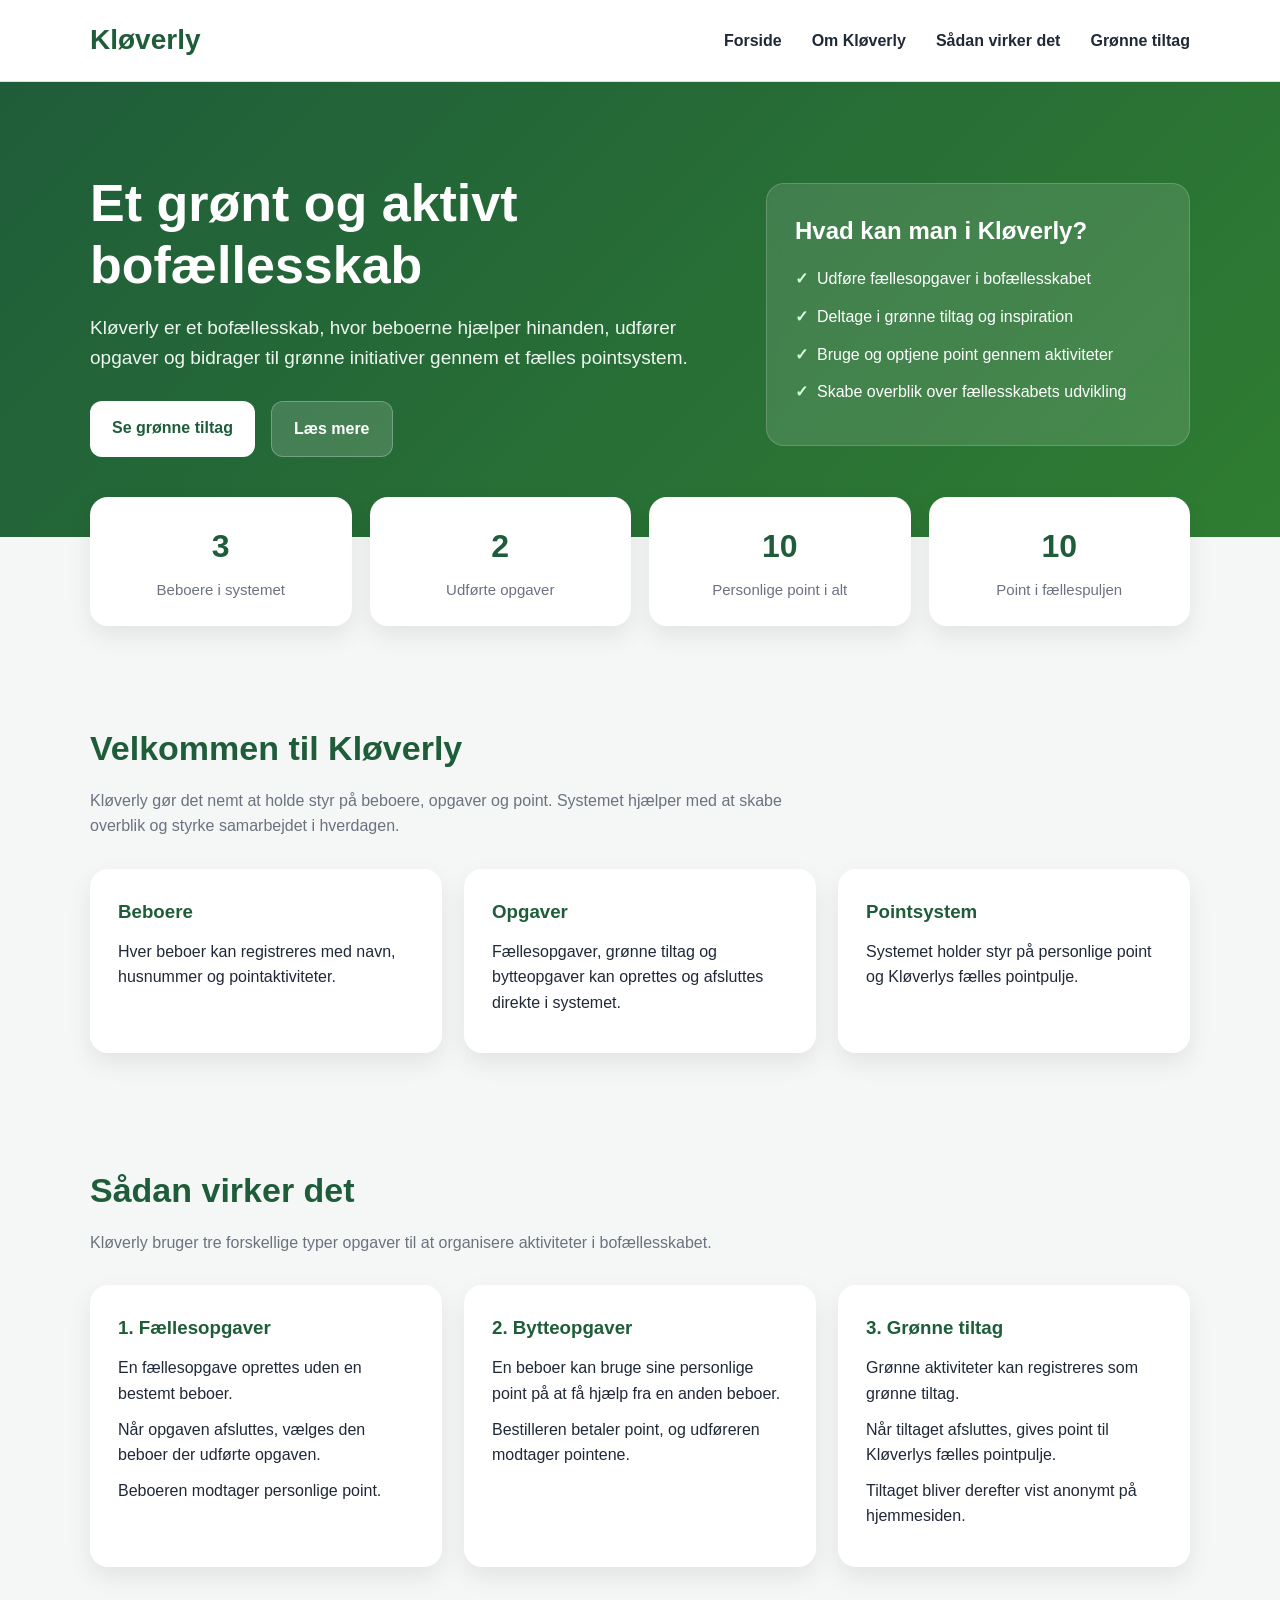
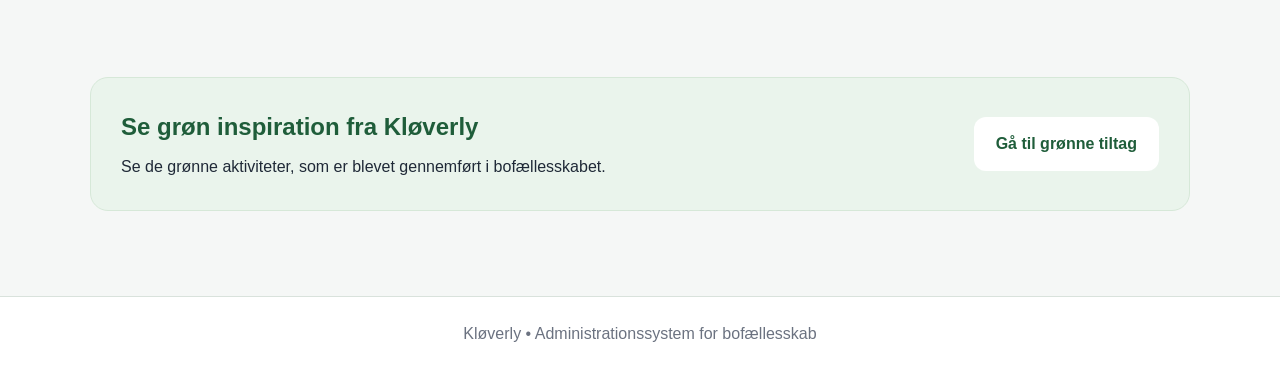
==== src/main/resources/web/index.html @ be01302f "Færdiggør Kløverly-system og hjemmeside - Opdateret design og navigation - Færdiggjort beboer-, opga" ====
<!DOCTYPE html>

<html lang="da">

<head>

    <meta charset="UTF-8">

    <meta
        name="viewport"
        content="width=device-width, initial-scale=1.0"
    >

    <title>Kløverly</title>

    <link
        rel="stylesheet"
        href="style.css"
    >

</head>


<body id="top">


<!-- =========================
     MENU
========================= -->

<header class="topbar">

    <div class="container">

        <a
            href="#top"
            class="logo"
        >
            Kløverly
        </a>


        <nav class="nav-links">

            <a href="#top">
                Forside
            </a>

            <a href="#om">
                Om Kløverly
            </a>

            <a href="#hvordan">
                Sådan virker det
            </a>

            <a href="groenne-tiltag.html">
                Grønne tiltag
            </a>

        </nav>

    </div>

</header>


<!-- =========================
     HERO
========================= -->

<section class="hero">

    <div class="container hero-grid">

        <div>

            <h1>
                Et grønt og aktivt bofællesskab
            </h1>

            <p>
                Kløverly er et bofællesskab,
                hvor beboerne hjælper hinanden,
                udfører opgaver og bidrager til
                grønne initiativer gennem et
                fælles pointsystem.
            </p>


            <div class="hero-buttons">

                <a
                    href="groenne-tiltag.html"
                    class="btn btn-primary"
                >
                    Se grønne tiltag
                </a>

                <a
                    href="#hvordan"
                    class="btn btn-secondary"
                >
                    Læs mere
                </a>

            </div>

        </div>


        <div class="hero-card">

            <h3>
                Hvad kan man i Kløverly?
            </h3>

            <ul>

                <li>
                    Udføre fællesopgaver
                    i bofællesskabet
                </li>

                <li>
                    Deltage i grønne tiltag
                    og inspiration
                </li>

                <li>
                    Bruge og optjene point
                    gennem aktiviteter
                </li>

                <li>
                    Skabe overblik over
                    fællesskabets udvikling
                </li>

            </ul>

        </div>

    </div>

</section>


<!-- =========================
     DYNAMISKE TAL
========================= -->

<section class="stats">

    <div class="container stats-grid">


        <div class="stat-card">

            <h3>3</h3>

            <p>
                Beboere i systemet
            </p>

        </div>


        <div class="stat-card">

            <h3>2</h3>

            <p>
                Udførte opgaver
            </p>

        </div>


        <div class="stat-card">

            <h3>10</h3>

            <p>
                Personlige point i alt
            </p>

        </div>


        <div class="stat-card">

            <h3>10</h3>

            <p>
                Point i fællespuljen
            </p>

        </div>

    </div>

</section>


<!-- =========================
     OM KLØVERLY
========================= -->

<section
    class="section"
    id="om"
>

    <div class="container">

        <h2 class="section-title">
            Velkommen til Kløverly
        </h2>

        <p class="section-subtitle">

            Kløverly gør det nemt at holde styr
            på beboere, opgaver og point.

            Systemet hjælper med at skabe
            overblik og styrke samarbejdet
            i hverdagen.

        </p>


        <div class="card-grid">


            <div class="info-card">

                <h3>
                    Beboere
                </h3>

                <p>
                    Hver beboer kan registreres
                    med navn, husnummer og
                    pointaktiviteter.
                </p>

            </div>


            <div class="info-card">

                <h3>
                    Opgaver
                </h3>

                <p>
                    Fællesopgaver, grønne tiltag
                    og bytteopgaver kan oprettes
                    og afsluttes direkte i systemet.
                </p>

            </div>


            <div class="info-card">

                <h3>
                    Pointsystem
                </h3>

                <p>
                    Systemet holder styr på
                    personlige point og Kløverlys
                    fælles pointpulje.
                </p>

            </div>

        </div>

    </div>

</section>


<!-- =========================
     SÅDAN VIRKER DET
========================= -->

<section
    class="section"
    id="hvordan"
>

    <div class="container">

        <h2 class="section-title">
            Sådan virker det
        </h2>

        <p class="section-subtitle">

            Kløverly bruger tre forskellige
            typer opgaver til at organisere
            aktiviteter i bofællesskabet.

        </p>


        <div class="card-grid">


            <!-- FÆLLESOPGAVE -->

            <div class="info-card">

                <h3>
                    1. Fællesopgaver
                </h3>

                <p>
                    En fællesopgave oprettes
                    uden en bestemt beboer.
                </p>

                <p>
                    Når opgaven afsluttes,
                    vælges den beboer der
                    udførte opgaven.
                </p>

                <p>
                    Beboeren modtager
                    personlige point.
                </p>

            </div>


            <!-- BYTTEOPGAVE -->

            <div class="info-card">

                <h3>
                    2. Bytteopgaver
                </h3>

                <p>
                    En beboer kan bruge sine
                    personlige point på at få
                    hjælp fra en anden beboer.
                </p>

                <p>
                    Bestilleren betaler point,
                    og udføreren modtager
                    pointene.
                </p>

            </div>


            <!-- GRØNT TILTAG -->

            <div class="info-card">

                <h3>
                    3. Grønne tiltag
                </h3>

                <p>
                    Grønne aktiviteter kan
                    registreres som grønne
                    tiltag.
                </p>

                <p>
                    Når tiltaget afsluttes,
                    gives point til Kløverlys
                    fælles pointpulje.
                </p>

                <p>
                    Tiltaget bliver derefter
                    vist anonymt på hjemmesiden.
                </p>

            </div>

        </div>

    </div>

</section>


<!-- =========================
     GRØN INSPIRATION
========================= -->

<section class="section">

    <div class="container">

        <div class="cta-box">

            <div>

                <h2>
                    Se grøn inspiration fra Kløverly
                </h2>

                <p>
                    Se de grønne aktiviteter,
                    som er blevet gennemført
                    i bofællesskabet.
                </p>

            </div>


            <a
                href="groenne-tiltag.html"
                class="btn btn-primary"
            >
                Gå til grønne tiltag
            </a>

        </div>

    </div>

</section>


<!-- =========================
     FOOTER
========================= -->

<footer>

    <div class="container">

        Kløverly •
        Administrationssystem for bofællesskab

    </div>

</footer>


</body>

</html>
---- src/main/resources/web/style.css ----
html {
  scroll-behavior: smooth;
  scroll-padding-top: 100px;
}

:root {
  --green-dark: #1f5d3a;
  --green: #2f7d32;
  --green-light: #eaf4ec;
  --bg: #f5f7f6;
  --white: #ffffff;
  --text: #1f2937;
  --muted: #6b7280;
  --border: #d9e2dc;
  --shadow: 0 10px 25px rgba(0, 0, 0, 0.08);
  --radius: 18px;
}

* {
  margin: 0;
  padding: 0;
  box-sizing: border-box;
}

body {
  font-family: Arial, sans-serif;
  background: var(--bg);
  color: var(--text);
  line-height: 1.6;
}

a {
  text-decoration: none;
}

.container {
  width: min(1100px, 92%);
  margin: 0 auto;
}

/* =========================
   TOPBAR
========================= */

.topbar {
  background: var(--white);
  border-bottom: 1px solid var(--border);
  position: sticky;
  top: 0;
  z-index: 1000;
}

.topbar .container {
  display: flex;
  justify-content: space-between;
  align-items: center;
  padding: 18px 0;
}

.logo {
  font-size: 28px;
  font-weight: bold;
  color: var(--green-dark);
}

.nav-links {
  display: flex;
  align-items: center;
  gap: 30px;
}

.nav-links a {
  color: var(--text);
  font-weight: 600;
  transition: 0.2s;
}

.nav-links a:hover {
  color: var(--green);
}

/* =========================
   HERO
========================= */

.hero {
  background: linear-gradient(
      135deg,
      var(--green-dark),
      var(--green)
  );

  color: white;
  padding: 90px 0 80px;
}

.hero-grid {
  display: grid;
  grid-template-columns: 1.2fr 0.8fr;
  gap: 40px;
  align-items: center;
}

.hero h1 {
  font-size: 52px;
  line-height: 1.2;
  margin-bottom: 16px;
}

.hero p {
  font-size: 19px;
  max-width: 620px;
  color: #eef7ef;
  margin-bottom: 28px;
}

.hero-buttons {
  display: flex;
  gap: 16px;
  flex-wrap: wrap;
}

.btn {
  display: inline-block;
  padding: 14px 22px;
  border-radius: 12px;
  font-weight: bold;
  transition: 0.2s;
}

.btn:hover {
  transform: translateY(-2px);
}

.btn-primary {
  background: white;
  color: var(--green-dark);
}

.btn-secondary {
  background: rgba(255, 255, 255, 0.15);
  color: white;
  border: 1px solid rgba(255, 255, 255, 0.25);
}

.btn-secondary:hover {
  background: rgba(255, 255, 255, 0.25);
}

.hero-card {
  background: rgba(255, 255, 255, 0.12);
  border: 1px solid rgba(255, 255, 255, 0.18);
  border-radius: var(--radius);
  padding: 28px;
  backdrop-filter: blur(6px);
}

.hero-card h3 {
  margin-bottom: 16px;
  font-size: 24px;
}

.hero-card ul {
  list-style: none;
}

.hero-card li {
  margin-bottom: 12px;
  padding-left: 22px;
  position: relative;
}

.hero-card li::before {
  content: "✓";
  position: absolute;
  left: 0;
  color: #d7ffe0;
  font-weight: bold;
}

/* =========================
   STATISTIK
========================= */

.stats {
  margin-top: -40px;
  margin-bottom: 50px;
}

.stats-grid {
  display: grid;
  grid-template-columns: repeat(4, 1fr);
  gap: 18px;
}

.stat-card {
  background: var(--white);
  padding: 24px;
  border-radius: var(--radius);
  box-shadow: var(--shadow);
  text-align: center;
}

.stat-card h3 {
  font-size: 32px;
  color: var(--green-dark);
  margin-bottom: 6px;
}

.stat-card p {
  color: var(--muted);
  font-size: 15px;
}

/* =========================
   SEKTIONER
========================= */

.section {
  padding: 45px 0 65px;
}

.section-title {
  font-size: 34px;
  margin-bottom: 12px;
  color: var(--green-dark);
}

.section-subtitle {
  color: var(--muted);
  margin-bottom: 30px;
  max-width: 700px;
}

.card-grid {
  display: grid;
  grid-template-columns: repeat(3, 1fr);
  gap: 22px;
}

.info-card {
  background: var(--white);
  padding: 28px;
  border-radius: var(--radius);
  box-shadow: var(--shadow);
}

.info-card h3 {
  margin-bottom: 12px;
  color: var(--green-dark);
}

.info-card p {
  margin-bottom: 10px;
}

/* =========================
   CTA
========================= */

.cta-box {
  background: var(--green-light);
  border: 1px solid #d6e8d8;
  border-radius: var(--radius);
  padding: 30px;

  display: flex;
  justify-content: space-between;
  align-items: center;

  gap: 20px;
  flex-wrap: wrap;
}

.cta-box h2 {
  color: var(--green-dark);
  margin-bottom: 8px;
}

.cta-box .btn {
  background: var(--white);
  color: var(--green-dark);
}

/* =========================
   GRØNNE TILTAG SIDE
========================= */

.page-header {
  background: linear-gradient(
      135deg,
      var(--green-dark),
      var(--green)
  );

  color: white;
  padding: 70px 0 60px;
  text-align: center;
}

.page-header h1 {
  font-size: 44px;
  margin-bottom: 12px;
}

.page-header p {
  font-size: 18px;
  color: #eef7ef;
}

.content-box {
  background: var(--white);
  border-radius: var(--radius);
  box-shadow: var(--shadow);

  padding: 34px;
  margin: 40px auto 60px;
}

.content-box h2 {
  color: var(--green-dark);
  margin-bottom: 12px;
}

.tiltag-grid {
  display: grid;
  gap: 18px;
  margin-top: 25px;
}

.tiltag-card {
  background: #f7fbf8;
  border: 1px solid #dce8df;
  border-left: 6px solid var(--green);

  border-radius: 14px;
  padding: 24px;
}

.tiltag-card h3 {
  margin-bottom: 10px;
  color: var(--green-dark);
}

.tiltag-card p {
  margin-bottom: 6px;
  color: #374151;
}

.empty-box {
  background: #f8faf8;
  border: 2px dashed #cdd9cf;

  border-radius: 14px;
  padding: 30px;

  text-align: center;
  color: var(--muted);
}

.back-link {
  display: inline-block;

  margin-top: 24px;
  padding: 12px 18px;

  background: var(--green);
  color: white;

  border-radius: 12px;
  font-weight: bold;
}

.back-link:hover {
  background: var(--green-dark);
}

/* =========================
   FOOTER
========================= */

footer {
  background: var(--white);
  border-top: 1px solid var(--border);

  padding: 24px 0;
  margin-top: 20px;

  color: var(--muted);
  text-align: center;
}

/* =========================
   MOBIL
========================= */

@media (max-width: 900px) {

  .hero-grid,
  .card-grid,
  .stats-grid {
    grid-template-columns: 1fr;
  }

  .hero {
    padding: 60px 0;
  }

  .hero h1 {
    font-size: 38px;
  }

  .page-header h1 {
    font-size: 34px;
  }

  .nav-links {
    gap: 14px;
    font-size: 14px;
  }
}

@media (max-width: 650px) {

  .topbar .container {
    flex-direction: column;
    gap: 12px;
  }

  .nav-links {
    flex-wrap: wrap;
    justify-content: center;
  }

  .hero h1 {
    font-size: 34px;
  }

  .stats {
    margin-top: 20px;
  }
}

/* =========================
   NY GRØN SIDE
========================= */

.green-page {
  min-height: 100vh;
  display: flex;
  flex-direction: column;
}

.green-page main {
  flex: 1;
}

/* Lille tekst over hero-titlen */

.page-label {
  display: inline-block;
  margin-bottom: 12px;

  font-size: 13px;
  font-weight: bold;
  letter-spacing: 2px;

  color: #d7ffe0;
}

/* =========================
   OVERSIGTSKORT
========================= */

.green-summary {
  display: grid;
  grid-template-columns: repeat(2, 1fr);
  gap: 20px;

  max-width: 650px;

  margin: -38px auto 35px;
  position: relative;
  z-index: 5;
}

.green-summary-card {
  background: white;

  border-radius: 18px;

  padding: 24px 30px;

  box-shadow:
      0 10px 30px rgba(0, 0, 0, 0.08);

  display: flex;
  flex-direction: column;

  align-items: center;
  justify-content: center;

  text-align: center;
}

.summary-number {
  font-size: 34px;
  font-weight: bold;

  color: var(--green-dark);
}

.summary-label {
  margin-top: 4px;

  font-size: 14px;

  color: var(--muted);
}

/* =========================
   OVERSKRIFT
========================= */

.green-section-heading {
  display: flex;

  justify-content: space-between;
  align-items: end;

  gap: 20px;

  margin-bottom: 28px;
}

.section-kicker {
  display: block;

  margin-bottom: 6px;

  font-size: 12px;
  font-weight: bold;

  letter-spacing: 1.5px;

  color: var(--green);
}

.green-section-heading h2 {
  font-size: 30px;
}

.green-section-heading p {
  color: var(--muted);

  max-width: 650px;

  margin-top: 6px;
}

/* =========================
   TILTAG
========================= */

.tiltag-grid {
  display: grid;

  grid-template-columns:
    repeat(2, minmax(0, 1fr));

  gap: 20px;

  margin-top: 15px;
}

.tiltag-card {
  background: #f7fbf8;

  border: 1px solid #dce8df;

  border-radius: 16px;

  padding: 26px;

  transition:
      transform 0.2s,
      box-shadow 0.2s;

  position: relative;
}

.tiltag-card:hover {
  transform: translateY(-3px);

  box-shadow:
      0 10px 24px rgba(31, 93, 58, 0.10);
}

.tiltag-card h3 {
  font-size: 23px;

  margin-top: 16px;
  margin-bottom: 18px;

  color: var(--green-dark);
}

/* Lille mærkat */

.tiltag-badge {
  display: inline-block;

  padding: 5px 10px;

  border-radius: 50px;

  background: var(--green-light);

  color: var(--green-dark);

  font-size: 11px;
  font-weight: bold;

  letter-spacing: 1px;
}

/* Information i kort */

.tiltag-info {
  border-top: 1px solid #dce8df;

  padding-top: 15px;
}

.tiltag-info p {
  display: flex;

  justify-content: space-between;

  gap: 20px;

  margin-bottom: 10px;

  color: var(--muted);
}

.tiltag-info strong {
  color: var(--text);
}

.point-value {
  color: var(--green-dark);

  font-weight: bold;
}

/* =========================
   TOM SIDE
========================= */

.empty-box {
  grid-column: 1 / -1;

  background: #f7fbf8;

  border: 2px dashed #cdd9cf;

  border-radius: 16px;

  padding: 45px 30px;

  text-align: center;
}

.empty-box h3 {
  color: var(--green-dark);

  margin-bottom: 8px;
}

.empty-box p {
  color: var(--muted);
}

/* =========================
   FOOTER
========================= */

.green-page footer {
  margin-top: auto;
}

/* =========================
   MOBIL
========================= */

@media (max-width: 750px) {

  .green-summary {
    grid-template-columns: 1fr;

    margin-top: 25px;
  }

  .tiltag-grid {
    grid-template-columns: 1fr;
  }

  .green-section-heading h2 {
    font-size: 26px;
  }

}
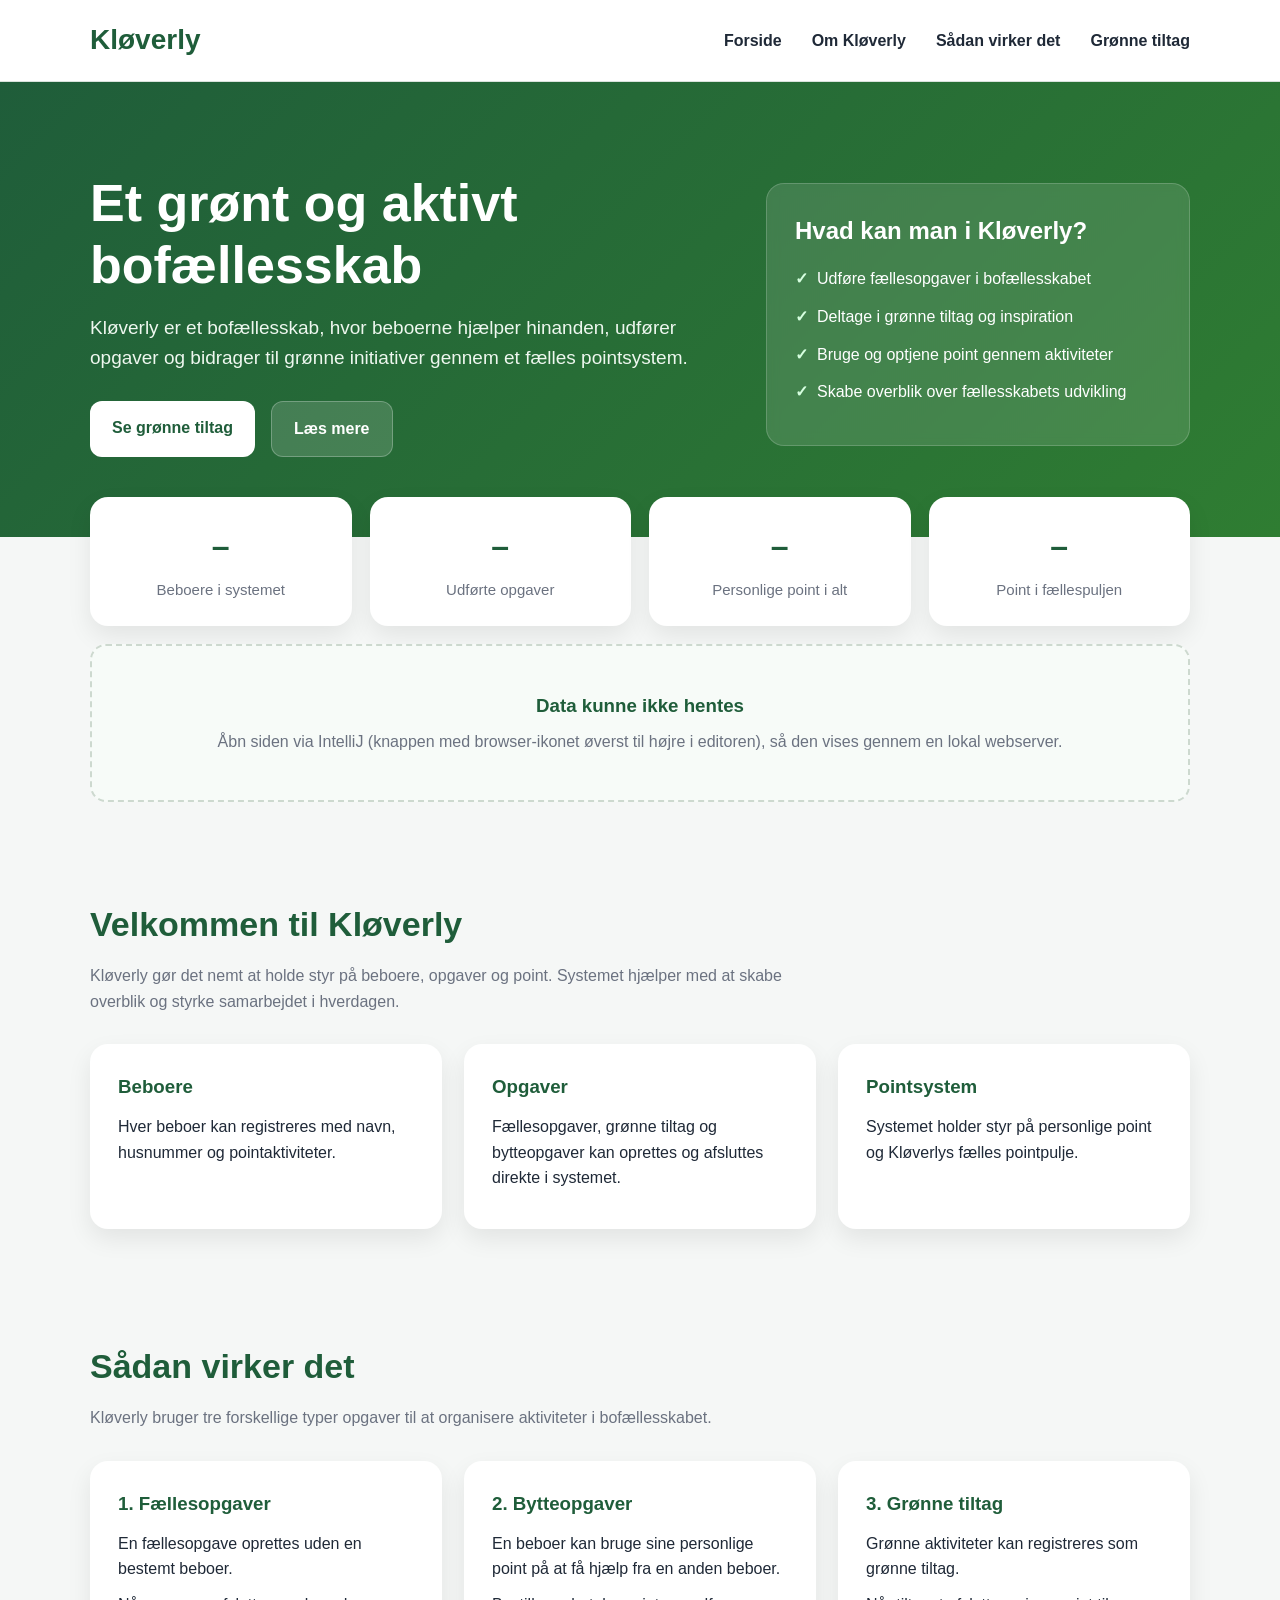
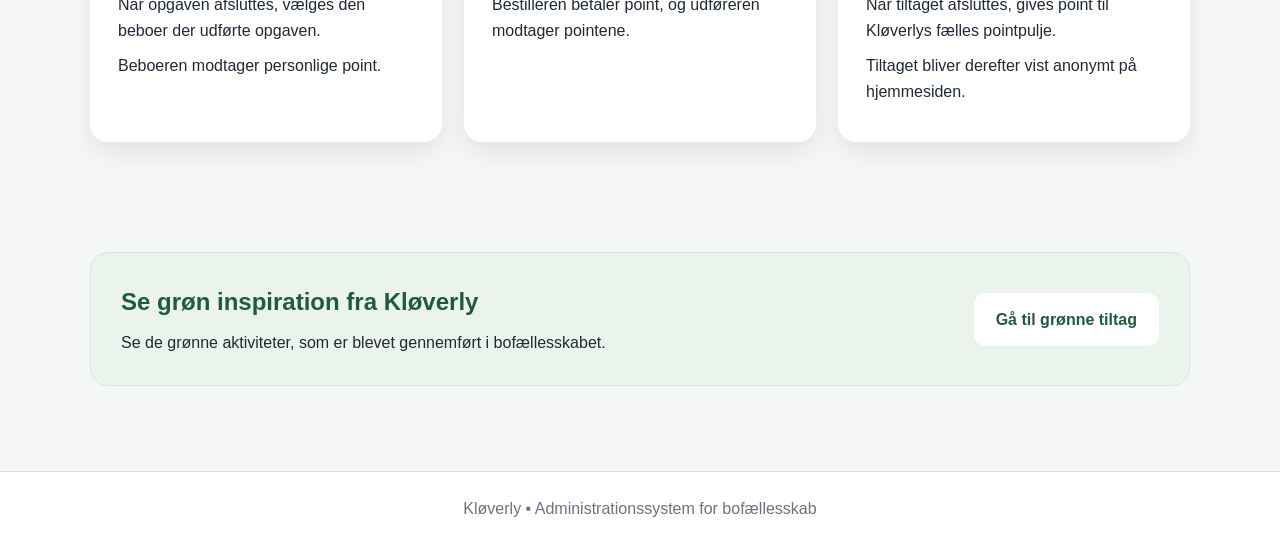
==== commit 69e32350: "ja web javascript hjemmeside" ====
--- a/src/main/resources/web/index.html
+++ b/src/main/resources/web/index.html
@@ -148,6 +148,7 @@
 
 <!-- =========================
      DYNAMISKE TAL
+     Tallene hentes fra data.json af kloeverly.js
 ========================= -->
 
 <section class="stats">
@@ -157,7 +158,7 @@
 
         <div class="stat-card">
 
-            <h3>3</h3>
+            <h3 id="antal-beboere">–</h3>
 
             <p>
                 Beboere i systemet
@@ -168,7 +169,7 @@
 
         <div class="stat-card">
 
-            <h3>2</h3>
+            <h3 id="udfoerte-opgaver">–</h3>
 
             <p>
                 Udførte opgaver
@@ -179,7 +180,7 @@
 
         <div class="stat-card">
 
-            <h3>10</h3>
+            <h3 id="personlige-point">–</h3>
 
             <p>
                 Personlige point i alt
@@ -190,7 +191,7 @@
 
         <div class="stat-card">
 
-            <h3>10</h3>
+            <h3 id="faelles-point">–</h3>
 
             <p>
                 Point i fællespuljen
@@ -450,6 +451,8 @@
 </footer>
 
 
+<script src="kloeverly.js"></script>
+
 </body>
 
 </html>
